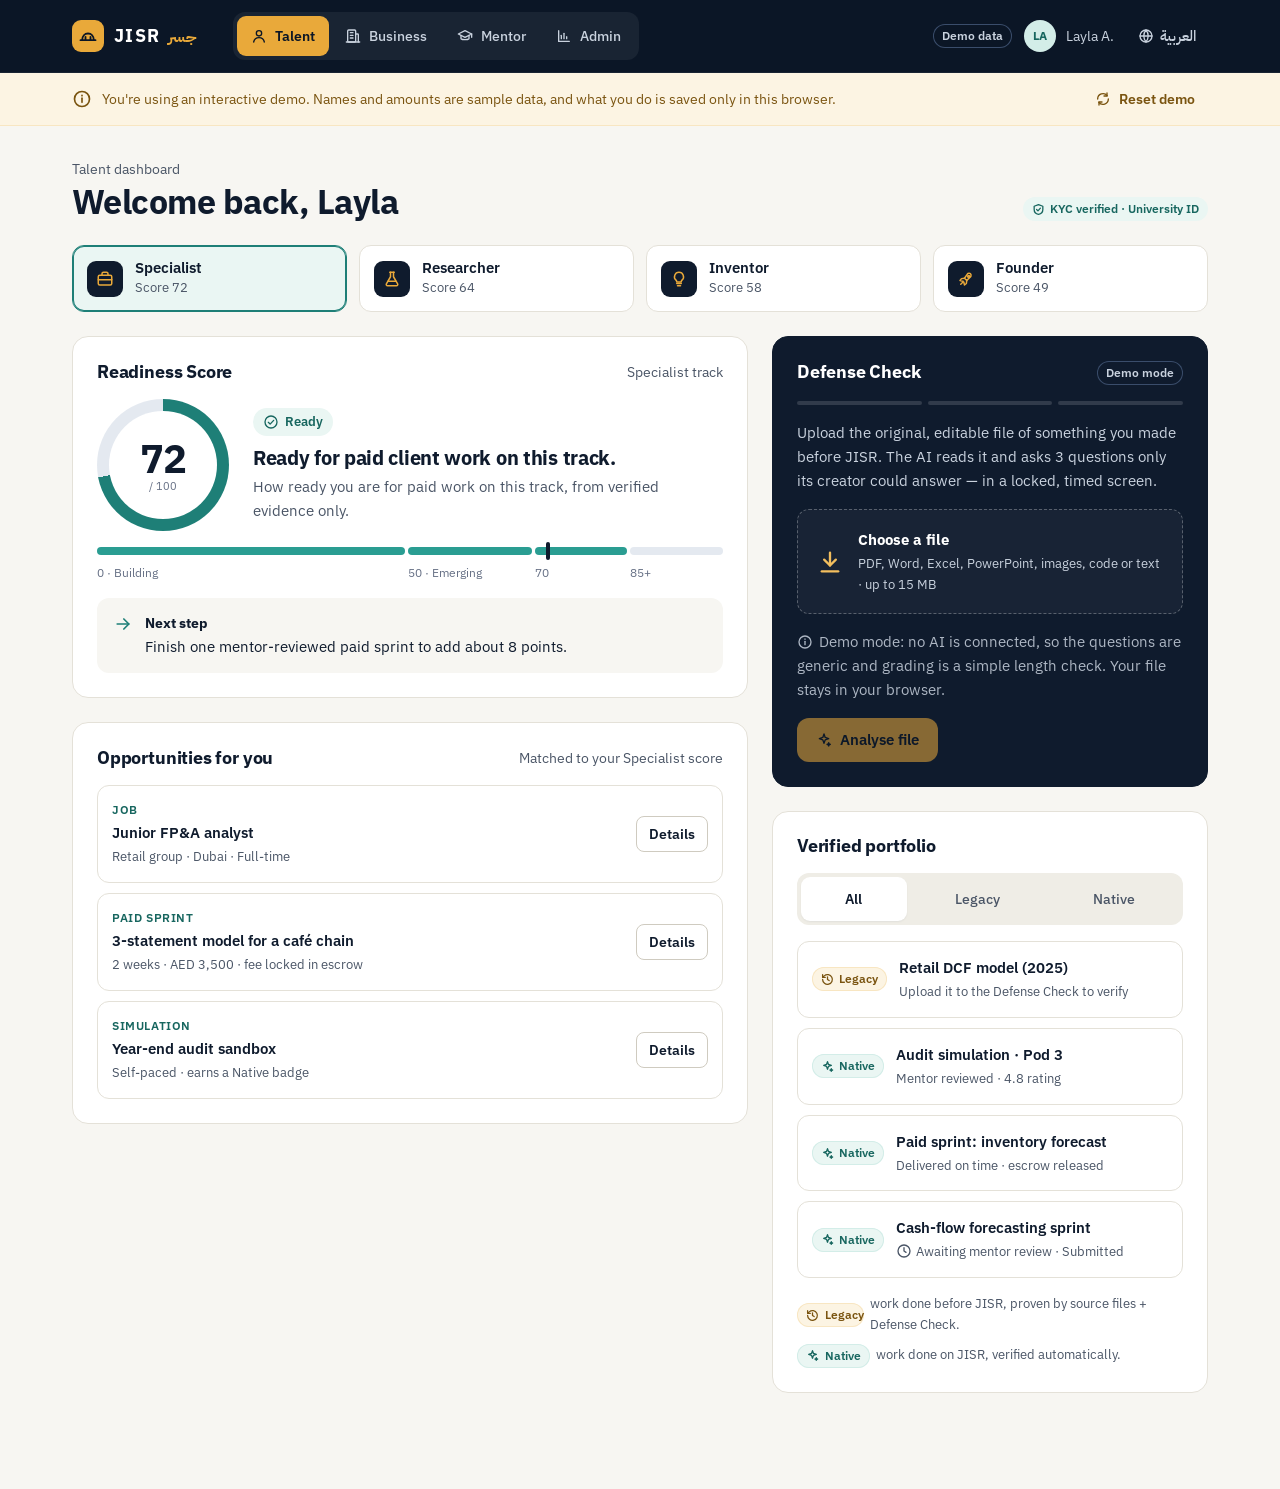
==== app.html @ a6f223ac "JISR website: responsive landing page, demo portals and AI Defense Check - Responsive landing page a" ====
<!doctype html>
<html lang="en" dir="ltr">
<head>
<meta charset="utf-8">
<meta name="viewport" content="width=device-width, initial-scale=1">
<title>JISR جسر — Demo portal</title>
<meta name="description" content="Interactive JISR demo: talent, business, mentor and programme admin views with sample data.">
<meta name="theme-color" content="#0B1626">
<meta name="robots" content="noindex">
<script>(function(){try{var q=new URLSearchParams(location.search).get('lang');var l=q||localStorage.getItem('jisr.lang');if(l==='ar'){document.documentElement.lang='ar';document.documentElement.dir='rtl';}}catch(e){}})();</script>
<link rel="icon" href="data:image/svg+xml,%3Csvg xmlns='http://www.w3.org/2000/svg' viewBox='0 0 32 32'%3E%3Crect width='32' height='32' rx='8' fill='%23E9A93A'/%3E%3Cg fill='none' stroke='%230B1626' stroke-width='2.6' stroke-linecap='round'%3E%3Cpath d='M5 22h22'/%3E%3Cpath d='M8 22c0-6 3.5-9.5 8-9.5s8 3.5 8 9.5'/%3E%3Cpath d='M12.5 22v-4.5'/%3E%3Cpath d='M19.5 22v-4.5'/%3E%3C/g%3E%3C/svg%3E">
<link rel="preconnect" href="https://fonts.googleapis.com">
<link rel="preconnect" href="https://fonts.gstatic.com" crossorigin>
<link href="https://fonts.googleapis.com/css2?family=IBM+Plex+Sans:wght@400;500;600;700&family=IBM+Plex+Sans+Arabic:wght@400;500;600;700&display=swap" rel="stylesheet">
<link rel="stylesheet" href="assets/css/styles.css">
</head>
<body class="app">
<script src="assets/js/icons.js"></script>
<a class="skip-link" href="#main" data-i18n="app.skip">Skip to content</a>

<header class="app-header">
  <div class="container bar">
    <a class="brand" href="index.html" data-keep-lang aria-label="JISR home" data-i18n-attr="aria-label:app.home">
      <span class="brand-mark"><svg class="icon" aria-hidden="true"><use href="#i-bridge"></use></svg></span>
      <span class="brand-name"><span class="brand-latin">JISR</span><span class="brand-arabic" lang="ar">جسر</span></span>
    </a>
    <nav class="role-switch" aria-label="Switch view" data-i18n-attr="aria-label:app.views">
      <a href="#talent" data-role="talent"><svg class="icon" aria-hidden="true"><use href="#i-user"></use></svg><span data-i18n="role.talent">Talent</span></a>
      <a href="#business" data-role="business"><svg class="icon" aria-hidden="true"><use href="#i-building"></use></svg><span data-i18n="role.business">Business</span></a>
      <a href="#mentor" data-role="mentor"><svg class="icon" aria-hidden="true"><use href="#i-cap"></use></svg><span data-i18n="role.mentor">Mentor</span></a>
      <a href="#admin" data-role="admin"><svg class="icon" aria-hidden="true"><use href="#i-chart"></use></svg><span data-i18n="role.admin">Admin</span></a>
    </nav>
    <span class="spacer"></span>
    <span class="badge badge-demo" data-i18n="app.demo">Demo data</span>
    <span class="who" id="who"></span>
    <button type="button" class="lang-toggle" data-lang-toggle aria-label="التبديل إلى العربية">
      <svg class="icon icon-sm" aria-hidden="true"><use href="#i-globe"></use></svg><span class="lang-label lang-label-ar">العربية</span>
    </button>
  </div>
  <nav class="role-tabs" aria-label="Switch view" data-i18n-attr="aria-label:app.views">
    <a href="#talent" data-role="talent"><svg class="icon" aria-hidden="true"><use href="#i-user"></use></svg><span data-i18n="role.talent">Talent</span></a>
    <a href="#business" data-role="business"><svg class="icon" aria-hidden="true"><use href="#i-building"></use></svg><span data-i18n="role.business">Business</span></a>
    <a href="#mentor" data-role="mentor"><svg class="icon" aria-hidden="true"><use href="#i-cap"></use></svg><span data-i18n="role.mentor">Mentor</span></a>
    <a href="#admin" data-role="admin"><svg class="icon" aria-hidden="true"><use href="#i-chart"></use></svg><span data-i18n="role.admin">Admin</span></a>
  </nav>
</header>

<div class="demo-banner" role="note">
  <div class="container">
    <svg class="icon" aria-hidden="true"><use href="#i-info"></use></svg>
    <p data-i18n="app.banner">You're using an interactive demo. Names and amounts are sample data, and what you do is saved only in this browser.</p>
    <button type="button" class="btn btn-ghost btn-sm" data-act="reset" aria-label="Reset demo" data-i18n-attr="aria-label:app.reset"><svg class="icon icon-sm" aria-hidden="true"><use href="#i-refresh"></use></svg><span class="hide-sm" data-i18n="app.reset">Reset demo</span></button>
  </div>
</div>

<main id="main" class="app-main">
  <div class="container" id="view" aria-live="off">
    <noscript><p>The JISR demo needs JavaScript enabled.</p></noscript>
  </div>
</main>

<div id="modal-root"></div>
<div id="toasts" class="toast-region" aria-live="polite"></div>

<script src="assets/js/i18n-ar.js"></script>
<script src="assets/js/site.js"></script>
<script src="assets/js/app.js"></script>
</body>
</html>
---- assets/css/styles.css ----
/* ==========================================================================
   JISR جسر — shared stylesheet (landing + portals)
   Mobile-first. Logical properties throughout so Arabic (RTL) mirrors cleanly.
   ========================================================================== */

:root {
  /* Brand */
  --navy-950: #08111E;
  --navy-900: #0B1626;
  --navy-800: #0F1B2D;   /* primary */
  --navy-700: #182840;
  --navy-600: #243652;
  --navy-500: #3A4D6B;
  --navy-300: #A9B6C8;
  --navy-200: #C9D2DE;
  --navy-100: #E4E9F0;

  --teal-800: #11544E;
  --teal-700: #17665F;
  --teal-600: #1E7F77;   /* secondary */
  --teal-500: #2A9D92;
  --teal-300: #8FD3C9;
  --teal-100: #D3EDE8;
  --teal-50:  #EAF6F3;

  --gold-700: #7A5410;
  --gold-600: #A8740F;
  --gold-500: #E9A93A;   /* accent */
  --gold-400: #F2BE5E;
  --gold-100: #F8E6C2;
  --gold-50:  #FCF4E3;

  --red-700: #A4281F;
  --red-50:  #FDECEA;

  /* Neutrals */
  --bg: #F7F6F2;
  --bg-alt: #EFEDE6;
  --surface: #FFFFFF;
  --border: #E4E1D8;
  --border-strong: #CFCBC0;
  --text: #0F1B2D;
  --text-muted: #4A5566;
  --text-subtle: #667085;

  /* Type */
  --font-sans: "IBM Plex Sans", "IBM Plex Sans Arabic", system-ui, -apple-system, "Segoe UI", sans-serif;
  --font-ar: "IBM Plex Sans Arabic", "IBM Plex Sans", system-ui, sans-serif;

  /* Shape */
  --r-sm: 8px;
  --r-md: 12px;
  --r-lg: 16px;
  --r-xl: 24px;
  --r-pill: 999px;

  --shadow-sm: 0 1px 2px rgba(15, 27, 45, .06);
  --shadow-md: 0 4px 16px rgba(15, 27, 45, .08);
  --shadow-lg: 0 24px 48px -12px rgba(8, 17, 30, .28);

  --container: 1200px;
  --gutter: 16px;
  --header-h: 64px;

  --ease: cubic-bezier(.2, .7, .2, 1);
}

@media (min-width: 768px) { :root { --gutter: 24px; --header-h: 72px; } }
@media (min-width: 1280px) { :root { --gutter: 32px; } }

/* ---------- Reset ---------- */
*, *::before, *::after { box-sizing: border-box; }
html { -webkit-text-size-adjust: 100%; scroll-behavior: smooth; scroll-padding-top: calc(var(--header-h) + 16px); }
body {
  margin: 0;
  font-family: var(--font-sans);
  font-size: 16px;
  line-height: 1.6;
  color: var(--text);
  background: var(--bg);
  -webkit-font-smoothing: antialiased;
  text-rendering: optimizeLegibility;
  overflow-x: hidden;
}
html[lang="ar"] body { font-family: var(--font-ar); line-height: 1.75; }
img, svg { display: block; max-width: 100%; }
h1, h2, h3, h4, p { margin: 0; }
h1, h2, h3, h4 { line-height: 1.15; letter-spacing: -0.015em; font-weight: 700; text-wrap: balance; }
html[lang="ar"] h1, html[lang="ar"] h2, html[lang="ar"] h3, html[lang="ar"] h4 { letter-spacing: 0; line-height: 1.35; }
p { text-wrap: pretty; }
a { color: var(--teal-700); text-underline-offset: 3px; }
a:hover { color: var(--teal-800); }
button, input, select, textarea { font: inherit; color: inherit; }
button { cursor: pointer; }
ul[role="list"], ol[role="list"] { list-style: none; margin: 0; padding: 0; }
[hidden] { display: none !important; }

:focus-visible {
  outline: 3px solid var(--gold-500);
  outline-offset: 2px;
  border-radius: 6px;
}
.on-dark :focus-visible, .site-header :focus-visible, .app-header :focus-visible { outline-color: var(--gold-400); }

.sr-only {
  position: absolute !important; width: 1px; height: 1px; padding: 0; margin: -1px;
  overflow: hidden; clip: rect(0 0 0 0); white-space: nowrap; border: 0;
}
.skip-link {
  position: absolute; inset-inline-start: 16px; top: -48px; z-index: 100;
  background: var(--gold-500); color: var(--navy-900); padding: 10px 16px;
  border-radius: var(--r-sm); font-weight: 600; text-decoration: none; transition: top .15s;
}
.skip-link:focus { top: 12px; color: var(--navy-900); }

.container { width: 100%; max-width: var(--container); margin-inline: auto; padding-inline: var(--gutter); }

/* RTL helpers: mirror directional icons */
[dir="rtl"] .flip-rtl { transform: scaleX(-1); }

/* ---------- Icons ---------- */
.icon { width: 20px; height: 20px; flex-shrink: 0; fill: none; stroke: currentColor; stroke-width: 2; stroke-linecap: round; stroke-linejoin: round; }
.icon-sm { width: 16px; height: 16px; }
.icon-lg { width: 24px; height: 24px; }

/* ---------- Buttons ---------- */
.btn {
  display: inline-flex; align-items: center; justify-content: center; gap: 8px;
  min-height: 44px; padding: 0 18px;
  border: 1px solid transparent; border-radius: var(--r-md);
  font-weight: 600; font-size: 15px; line-height: 1.2; text-decoration: none; white-space: nowrap;
  transition: background-color .18s var(--ease), border-color .18s var(--ease), color .18s var(--ease), box-shadow .18s var(--ease), transform .12s var(--ease);
}
.btn:active { transform: translateY(1px); }
.btn-lg { min-height: 52px; padding: 0 24px; font-size: 16px; }
.btn-sm { min-height: 36px; padding: 0 12px; font-size: 14px; border-radius: var(--r-sm); }
.btn-block { width: 100%; }

.btn-primary { background: var(--teal-600); color: #fff; }
.btn-primary:hover { background: var(--teal-700); color: #fff; }
.btn-accent { background: var(--gold-500); color: var(--navy-900); }
.btn-accent:hover { background: var(--gold-400); color: var(--navy-900); }
.btn-dark { background: var(--navy-800); color: #fff; }
.btn-dark:hover { background: var(--navy-700); color: #fff; }
.btn-outline { background: var(--surface); border-color: var(--border-strong); color: var(--text); }
.btn-outline:hover { border-color: var(--navy-500); color: var(--text); }
.btn-outline-light { background: transparent; border-color: rgba(255,255,255,.28); color: #fff; }
.btn-outline-light:hover { border-color: rgba(255,255,255,.6); background: rgba(255,255,255,.06); color: #fff; }
.btn-ghost { background: transparent; color: var(--text-muted); }
.btn-ghost:hover { background: var(--bg-alt); color: var(--text); }
.btn-danger-ghost { background: transparent; color: var(--red-700); border-color: transparent; }
.btn-danger-ghost:hover { background: var(--red-50); color: var(--red-700); }
.btn[disabled], .btn[aria-disabled="true"] { opacity: .55; cursor: not-allowed; transform: none; }

.btn .spinner {
  width: 16px; height: 16px; border-radius: 50%;
  border: 2px solid currentColor; border-inline-end-color: transparent;
  animation: spin .7s linear infinite;
}
@keyframes spin { to { transform: rotate(360deg); } }

/* ---------- Badges & chips ---------- */
.badge {
  display: inline-flex; align-items: center; gap: 5px;
  padding: 3px 9px; border-radius: var(--r-pill);
  font-size: 12px; font-weight: 600; line-height: 1.5; white-space: nowrap;
}
.badge .icon { width: 13px; height: 13px; stroke-width: 2.4; }
.badge-legacy { background: var(--gold-50); color: var(--gold-700); box-shadow: inset 0 0 0 1px var(--gold-100); }
.badge-native { background: var(--teal-50); color: var(--teal-700); box-shadow: inset 0 0 0 1px var(--teal-100); }
.badge-verified { background: var(--teal-50); color: var(--teal-700); }
.badge-neutral { background: var(--bg-alt); color: var(--text-muted); }
.badge-demo { background: transparent; color: var(--navy-200); box-shadow: inset 0 0 0 1px var(--navy-500); }
.badge-warn { background: var(--gold-50); color: var(--gold-700); }
.badge-danger { background: var(--red-50); color: var(--red-700); }

.chip {
  display: inline-flex; align-items: center; gap: 6px;
  min-height: 40px; padding: 0 14px; border-radius: var(--r-pill);
  border: 1px solid var(--border-strong); background: var(--surface); color: var(--text-muted);
  font-size: 14px; font-weight: 500; transition: all .15s var(--ease);
}
.chip:hover { border-color: var(--navy-500); color: var(--text); }
.chip[aria-pressed="true"] { background: var(--navy-800); border-color: var(--navy-800); color: #fff; }
.chip[aria-pressed="true"] .icon { display: inline-block; }
.chip .icon { width: 14px; height: 14px; display: none; stroke-width: 2.6; }

.eyebrow {
  display: inline-block; font-size: 13px; font-weight: 600; letter-spacing: .08em; text-transform: uppercase;
  color: var(--teal-700);
}
html[lang="ar"] .eyebrow { letter-spacing: 0; text-transform: none; font-size: 14px; }
.on-dark .eyebrow { color: var(--gold-400); }

/* ---------- Brand ---------- */
.brand { display: inline-flex; align-items: center; gap: 10px; text-decoration: none; color: inherit; }
.brand:hover { color: inherit; }
.brand-mark {
  width: 36px; height: 36px; border-radius: 10px; background: var(--gold-500); color: var(--navy-900);
  display: grid; place-items: center; flex-shrink: 0;
}
.brand-mark svg { width: 22px; height: 22px; stroke-width: 2.2; }
.brand-name { display: inline-flex; align-items: baseline; gap: 7px; }
.brand-latin { font-weight: 700; font-size: 20px; letter-spacing: .08em; }
.brand-arabic { font-family: var(--font-ar); font-weight: 700; font-size: 18px; color: var(--gold-500); }

/* ==========================================================================
   Site header (landing)
   ========================================================================== */
.site-header {
  position: sticky; top: 0; z-index: 50;
  background: rgba(11, 22, 38, .92);
  backdrop-filter: saturate(160%) blur(12px);
  -webkit-backdrop-filter: saturate(160%) blur(12px);
  color: #fff;
  border-bottom: 1px solid rgba(255,255,255,.06);
}
.site-header .bar { height: var(--header-h); display: flex; align-items: center; gap: 16px; }
.site-nav { display: none; }
.site-nav a {
  color: var(--navy-200); text-decoration: none; font-size: 15px; font-weight: 500;
  padding: 8px 4px; transition: color .15s; white-space: nowrap;
}
.site-nav a:hover { color: #fff; }
.header-actions { margin-inline-start: auto; display: flex; align-items: center; gap: 8px; }
.lang-toggle {
  display: inline-flex; align-items: center; gap: 6px; min-height: 44px; padding: 0 12px;
  background: transparent; border: 0; border-radius: var(--r-sm); color: var(--navy-200); font-size: 15px; font-weight: 500;
}
.lang-toggle:hover { color: #fff; background: rgba(255,255,255,.06); }
.lang-toggle .lang-label-ar { font-family: var(--font-ar); }
.menu-btn {
  display: inline-grid; place-items: center; width: 44px; height: 44px;
  background: transparent; border: 0; color: #fff; border-radius: var(--r-sm);
}
.menu-btn:hover { background: rgba(255,255,255,.08); }
.header-cta { display: none; }

.mobile-nav {
  position: fixed; inset: var(--header-h) 0 0 0; z-index: 49;
  background: var(--navy-900); color: #fff;
  padding: 24px var(--gutter) 32px; display: flex; flex-direction: column; gap: 4px;
  overflow-y: auto;
  opacity: 0; visibility: hidden; transform: translateY(-8px);
  transition: opacity .2s var(--ease), transform .2s var(--ease), visibility .2s;
}
.mobile-nav.open { opacity: 1; visibility: visible; transform: none; }
.mobile-nav a.nav-link {
  display: flex; align-items: center; justify-content: space-between; min-height: 56px;
  color: #fff; text-decoration: none; font-size: 18px; font-weight: 500;
  border-bottom: 1px solid rgba(255,255,255,.08);
}
.mobile-nav .mobile-nav-actions { display: grid; gap: 12px; margin-top: 24px; }
body.nav-open { overflow: hidden; }

@media (min-width: 1100px) {
  .site-nav { display: flex; gap: 24px; margin-inline-start: 32px; }
  .menu-btn { display: none; }
  .header-cta { display: inline-flex; }
  .mobile-nav { display: none; }
}

/* ==========================================================================
   Landing — sections
   ========================================================================== */
.section { padding-block: 72px; }
@media (min-width: 1024px) { .section { padding-block: 104px; } }
.section-head { display: grid; gap: 12px; max-width: 680px; margin-bottom: 40px; }
.section-head.center { text-align: center; margin-inline: auto; justify-items: center; }
.section-title { font-size: clamp(28px, 4.2vw, 42px); }
.section-lead { font-size: 17px; color: var(--text-muted); max-width: 620px; }
.on-dark { background: var(--navy-900); color: #fff; }
.on-dark .section-lead { color: var(--navy-200); }

/* Hero */
.hero {
  position: relative; overflow: hidden;
  background:
    radial-gradient(900px 480px at 85% -10%, rgba(42,157,146,.22), transparent 60%),
    radial-gradient(700px 420px at -10% 110%, rgba(233,169,58,.12), transparent 60%),
    var(--navy-900);
  color: #fff;
}
.hero-inner { display: grid; gap: 48px; padding-block: 56px 72px; align-items: center; }
@media (min-width: 1024px) {
  .hero-inner { grid-template-columns: 1.1fr .9fr; gap: 64px; padding-block: 88px 112px; }
}
.hero-pill {
  display: inline-flex; align-items: center; gap: 8px; align-self: flex-start;
  padding: 6px 14px 6px 8px; border-radius: var(--r-pill);
  background: rgba(255,255,255,.06); border: 1px solid rgba(255,255,255,.12);
  font-size: 13px; color: var(--navy-200);
}
html[dir="rtl"] .hero-pill { padding: 6px 8px 6px 14px; }
.hero-pill .dot { width: 8px; height: 8px; border-radius: 50%; background: var(--teal-500); box-shadow: 0 0 0 4px rgba(42,157,146,.25); margin-inline-start: 4px; }
.hero-copy { display: flex; flex-direction: column; gap: 24px; }
.hero h1 { font-size: clamp(36px, 6.2vw, 64px); line-height: 1.05; letter-spacing: -0.03em; }
html[lang="ar"] .hero h1 { line-height: 1.3; letter-spacing: 0; }
.hero h1 .accent { color: var(--gold-500); }
.hero-lead { font-size: 18px; color: var(--navy-200); max-width: 560px; }
@media (min-width: 768px) { .hero-lead { font-size: 19px; } }

.hero-paths { display: grid; gap: 12px; }
@media (min-width: 640px) { .hero-paths { grid-template-columns: 1fr 1fr; } }
.path-card {
  display: flex; flex-direction: column; gap: 6px; padding: 18px 20px;
  border-radius: var(--r-lg); text-decoration: none; transition: transform .2s var(--ease), box-shadow .2s var(--ease), background .2s;
}
.path-card:hover { transform: translateY(-2px); }
.path-card .path-kicker { font-size: 12px; font-weight: 600; letter-spacing: .08em; text-transform: uppercase; }
html[lang="ar"] .path-card .path-kicker { letter-spacing: 0; text-transform: none; font-size: 13px; }
.path-card .path-title { display: flex; align-items: center; justify-content: space-between; gap: 8px; font-size: 18px; font-weight: 700; }
.path-card .path-desc { font-size: 14px; }
.path-talent { background: var(--gold-500); color: var(--navy-900); }
.path-talent:hover { color: var(--navy-900); box-shadow: 0 12px 28px -8px rgba(233,169,58,.55); }
.path-talent .path-desc { color: #4a3610; }
.path-biz { background: rgba(255,255,255,.06); border: 1px solid rgba(255,255,255,.16); color: #fff; }
.path-biz:hover { background: rgba(255,255,255,.1); color: #fff; }
.path-biz .path-kicker { color: var(--teal-300); }
.path-biz .path-desc { color: var(--navy-200); }
.hero-note { font-size: 13px; color: var(--navy-300); }

/* Hero visual: profile preview */
.preview-stack { position: relative; }
.preview-card {
  position: relative; z-index: 1;
  background: var(--surface); color: var(--text); border-radius: var(--r-xl);
  padding: 22px; box-shadow: var(--shadow-lg); display: grid; gap: 16px;
}
@media (min-width: 768px) { .preview-card { padding: 28px; } }
.preview-tag {
  position: absolute; z-index: 2; display: inline-flex; align-items: center; gap: 8px;
  background: var(--surface); color: var(--text); border-radius: var(--r-pill);
  padding: 8px 14px; font-size: 13px; font-weight: 600; box-shadow: var(--shadow-md);
}
.preview-tag .icon { width: 16px; height: 16px; color: var(--teal-600); }
.preview-tag.t1 { top: -18px; inset-inline-end: 12px; }
.preview-tag.t2 { bottom: -18px; inset-inline-start: 12px; }
.preview-tag.t2 .icon { color: var(--gold-600); }
@media (max-width: 479px) { .preview-tag.t1 { inset-inline-end: 8px; } }

.person { display: flex; align-items: center; gap: 12px; }
.avatar {
  width: 48px; height: 48px; border-radius: 50%; flex-shrink: 0;
  display: grid; place-items: center; font-weight: 700; font-size: 16px;
  background: var(--teal-100); color: var(--teal-700);
}
.avatar.lg { width: 64px; height: 64px; font-size: 22px; }
.avatar.sm { width: 40px; height: 40px; font-size: 14px; }
.avatar.gold { background: var(--gold-100); color: var(--gold-700); }
.avatar.navy { background: var(--navy-100); color: var(--navy-700); }
.person-meta { display: grid; gap: 2px; min-width: 0; flex: 1; }
.person-name { font-weight: 700; font-size: 16px; }
.person-role { font-size: 14px; color: var(--text-muted); }

.score-row { display: flex; align-items: center; gap: 18px; padding: 16px; border-radius: var(--r-lg); background: var(--bg); }
.ring {
  --val: 72; --size: 84px; --thick: 9px; --fill: var(--teal-600);
  width: var(--size); height: var(--size); border-radius: 50%; flex-shrink: 0;
  background: conic-gradient(var(--fill) calc(var(--val) * 1%), var(--navy-100) 0);
  display: grid; place-items: center; position: relative;
}
.ring::before { content: ""; position: absolute; inset: var(--thick); border-radius: 50%; background: var(--ring-bg, var(--surface)); }
.ring-val { position: relative; display: grid; justify-items: center; line-height: 1; }
.ring-val strong { font-size: calc(var(--size) * .3); font-weight: 700; letter-spacing: -.02em; }
.ring-val span { font-size: 11px; color: var(--text-subtle); margin-top: 3px; }
.score-row .ring { --ring-bg: var(--bg); }

.mini-list { display: grid; gap: 8px; }
.mini-item { display: flex; align-items: center; gap: 10px; padding: 12px 14px; border-radius: var(--r-md); border: 1px solid var(--border); font-size: 14px; }
.mini-item .grow { flex: 1; min-width: 0; font-weight: 500; }
.mini-item .muted { font-size: 13px; color: var(--text-subtle); }
@media (max-width: 479px) { .mini-item .muted { display: none; } }

/* Problem strip */
.problems { display: grid; gap: 1px; background: var(--border); border: 1px solid var(--border); border-radius: var(--r-lg); overflow: hidden; }
@media (min-width: 640px) { .problems { grid-template-columns: 1fr 1fr; } }
@media (min-width: 1024px) { .problems { grid-template-columns: repeat(4, 1fr); } }
.problem { background: var(--surface); padding: 24px; display: grid; gap: 8px; align-content: start; }
.problem .num { font-size: 13px; font-weight: 700; color: var(--gold-600); font-variant-numeric: tabular-nums; }
.problem h3 { font-size: 17px; }
.problem p { font-size: 15px; color: var(--text-muted); }

/* Tracks */
.tracks-grid { display: grid; gap: 16px; }
@media (min-width: 640px) { .tracks-grid { grid-template-columns: 1fr 1fr; } }
@media (min-width: 1024px) { .tracks-grid { grid-template-columns: repeat(4, 1fr); gap: 20px; } }
.track-card {
  position: relative; display: flex; flex-direction: column; gap: 12px;
  padding: 24px; border-radius: var(--r-lg); background: var(--surface); border: 1px solid var(--border);
  text-decoration: none; color: var(--text);
  transition: border-color .2s var(--ease), box-shadow .2s var(--ease), transform .2s var(--ease);
}
.track-card:hover { border-color: var(--teal-500); box-shadow: var(--shadow-md); transform: translateY(-2px); color: var(--text); }
.track-icon { width: 48px; height: 48px; border-radius: var(--r-md); display: grid; place-items: center; background: var(--navy-800); color: var(--gold-500); }
.track-icon .icon { width: 24px; height: 24px; }
.track-card h3 { font-size: 20px; }
.track-card p { font-size: 15px; color: var(--text-muted); }
.track-unlocks { margin-top: auto; padding-top: 14px; border-top: 1px solid var(--border); display: grid; gap: 4px; }
.track-unlocks small { font-size: 12px; color: var(--text-subtle); font-weight: 600; text-transform: uppercase; letter-spacing: .06em; }
html[lang="ar"] .track-unlocks small { text-transform: none; letter-spacing: 0; }
.track-unlocks span { font-size: 14px; font-weight: 600; color: var(--teal-700); }
.track-link { display: inline-flex; align-items: center; gap: 6px; font-size: 14px; font-weight: 600; color: var(--navy-800); }
.track-card:hover .track-link .icon { transform: translateX(3px); }
[dir="rtl"] .track-card:hover .track-link .icon { transform: scaleX(-1) translateX(3px); }
.track-link .icon { width: 16px; height: 16px; transition: transform .2s var(--ease); }
.squad-note {
  margin-top: 20px; display: flex; gap: 12px; align-items: flex-start;
  padding: 16px 18px; border-radius: var(--r-md); background: var(--teal-50); color: var(--teal-800); font-size: 15px;
}
.squad-note .icon { margin-top: 3px; color: var(--teal-600); }

/* Verification */
.verify-grid { display: grid; gap: 20px; }
@media (min-width: 900px) { .verify-grid { grid-template-columns: 1fr 1fr; gap: 24px; } }
.verify-card { background: var(--surface); border: 1px solid var(--border); border-radius: var(--r-xl); padding: 28px; display: grid; gap: 20px; align-content: start; }
@media (min-width: 768px) { .verify-card { padding: 36px; } }
.verify-card.legacy { border-top: 4px solid var(--gold-500); }
.verify-card.native { border-top: 4px solid var(--teal-500); }
.verify-card h3 { font-size: 22px; }
.verify-card .sub { color: var(--text-muted); font-size: 15px; margin-top: -10px; }
.steps { display: grid; gap: 16px; counter-reset: step; }
.step { display: grid; grid-template-columns: 32px 1fr; gap: 14px; align-items: start; }
.step::before {
  counter-increment: step; content: counter(step);
  width: 32px; height: 32px; border-radius: 50%; display: grid; place-items: center;
  font-size: 14px; font-weight: 700; background: var(--bg-alt); color: var(--navy-800);
}
.step strong { display: block; font-size: 16px; }
.step span { font-size: 15px; color: var(--text-muted); }

/* Trust */
.trust-grid { display: grid; gap: 16px; }
@media (min-width: 768px) { .trust-grid { grid-template-columns: repeat(3, 1fr); gap: 20px; } }
.trust-card { padding: 24px; border-radius: var(--r-lg); border: 1px solid rgba(255,255,255,.1); background: rgba(255,255,255,.03); display: grid; gap: 10px; align-content: start; }
.trust-card .ti { width: 44px; height: 44px; border-radius: var(--r-md); display: grid; place-items: center; background: rgba(42,157,146,.16); color: var(--teal-300); }
.trust-card h3 { font-size: 18px; }
.trust-card p { font-size: 15px; color: var(--navy-200); }

.safebox { margin-top: 24px; padding: 24px; border-radius: var(--r-xl); background: var(--navy-700); display: grid; gap: 20px; }
@media (min-width: 768px) { .safebox { padding: 32px; } }
.safebox-head { display: flex; flex-wrap: wrap; justify-content: space-between; align-items: baseline; gap: 8px 16px; }
.safebox-head h3 { font-size: 22px; }
.safebox-head p { font-size: 15px; color: var(--navy-200); }
.stagebar { display: flex; gap: 6px; }
.stagebar > div { display: grid; gap: 8px; min-width: 0; }
.stagebar .bar { height: 12px; border-radius: 6px; }
.stagebar .lbl { font-size: 14px; font-weight: 600; }
.stagebar .lbl b { display: block; font-size: 22px; letter-spacing: -.02em; }
.stagebar .desc { font-size: 13px; color: var(--navy-200); }
.sb-1 .bar { background: var(--gold-500); }
.sb-2 .bar { background: var(--teal-500); }
.sb-3 .bar { background: #8FB8E8; }
.safebox-flow { display: grid; gap: 10px; font-size: 14px; color: var(--navy-200); }
@media (min-width: 768px) { .safebox-flow { grid-template-columns: repeat(3, 1fr); } }
.safebox-flow div { display: flex; gap: 10px; align-items: flex-start; }
.safebox-flow .icon { color: var(--gold-400); margin-top: 2px; }

/* Partners */
.partner-grid { display: grid; gap: 16px; }
@media (min-width: 640px) { .partner-grid { grid-template-columns: 1fr 1fr; } }
@media (min-width: 1024px) { .partner-grid { grid-template-columns: repeat(4, 1fr); gap: 20px; } }
.partner-card { background: var(--surface); border: 1px solid var(--border); border-radius: var(--r-lg); padding: 24px; display: grid; gap: 10px; align-content: start; }
.partner-card .pi { width: 44px; height: 44px; border-radius: var(--r-md); display: grid; place-items: center; background: var(--teal-50); color: var(--teal-700); }
.partner-card h3 { font-size: 18px; }
.partner-card p { font-size: 15px; color: var(--text-muted); }
.partner-cta { margin-top: 28px; display: flex; flex-wrap: wrap; gap: 12px; align-items: center; }

/* Business model */
.model { background: var(--surface); border: 1px solid var(--border); border-radius: var(--r-xl); padding: 28px; display: grid; gap: 28px; }
@media (min-width: 768px) { .model { padding: 40px; } }
@media (min-width: 1024px) { .model { grid-template-columns: .9fr 1.1fr; align-items: center; gap: 48px; } }
.model h2 { font-size: clamp(26px, 3.4vw, 34px); }
.model .free { display: inline-flex; align-items: center; gap: 8px; margin-top: 14px; font-weight: 600; color: var(--teal-700); }
.stats { display: grid; grid-template-columns: 1fr 1fr; gap: 1px; background: var(--border); border-radius: var(--r-lg); overflow: hidden; border: 1px solid var(--border); }
.stat { background: var(--surface); padding: 20px; display: grid; gap: 4px; align-content: start; }
.stat strong { font-size: clamp(26px, 3.2vw, 34px); font-weight: 700; color: var(--teal-700); letter-spacing: -.02em; line-height: 1.1; }
.stat strong.word { font-size: clamp(18px, 2.2vw, 22px); color: var(--navy-800); padding-top: 6px; }
.stat span { font-size: 14px; color: var(--text-muted); }

/* CTA band */
.cta-band { border-radius: var(--r-xl); padding: 40px 24px; text-align: center; display: grid; gap: 16px; justify-items: center;
  background: radial-gradient(600px 300px at 50% 0%, rgba(42,157,146,.25), transparent 70%), var(--navy-800); color: #fff; }
@media (min-width: 768px) { .cta-band { padding: 64px 48px; } }
.cta-band h2 { font-size: clamp(28px, 4vw, 40px); }
.cta-band p { color: var(--navy-200); max-width: 520px; }
.cta-actions { display: flex; flex-wrap: wrap; justify-content: center; gap: 12px; margin-top: 8px; }

/* Footer */
.site-footer { background: var(--navy-950); color: var(--navy-200); padding-block: 56px 32px; font-size: 15px; }
.footer-grid { display: grid; gap: 32px; }
@media (min-width: 768px) { .footer-grid { grid-template-columns: 1.4fr repeat(3, 1fr); } }
.footer-brand p { margin-top: 12px; max-width: 320px; font-size: 14px; color: var(--navy-300); }
.site-footer h4 { font-size: 13px; font-weight: 600; color: #fff; letter-spacing: .06em; text-transform: uppercase; margin-bottom: 12px; }
html[lang="ar"] .site-footer h4 { text-transform: none; letter-spacing: 0; font-size: 14px; }
.site-footer ul { list-style: none; margin: 0; padding: 0; display: grid; gap: 4px; }
.site-footer a { color: var(--navy-200); text-decoration: none; display: inline-flex; min-height: 32px; align-items: center; }
.site-footer a:hover { color: #fff; }
.site-footer .brand { color: #fff; }
.footer-bottom { margin-top: 40px; padding-top: 24px; border-top: 1px solid rgba(255,255,255,.08); display: flex; flex-wrap: wrap; justify-content: space-between; gap: 12px; font-size: 13px; color: var(--navy-300); }
.footer-bottom button { background: none; border: 0; color: var(--navy-200); padding: 0; text-decoration: underline; text-underline-offset: 3px; font-size: 13px; }

/* Reveal */
.reveal { opacity: 0; transform: translateY(12px); transition: opacity .45s var(--ease), transform .45s var(--ease); }
.reveal.in { opacity: 1; transform: none; }

/* ==========================================================================
   App (portals)
   ========================================================================== */
body.app { background: var(--bg); }
.app-header { position: sticky; top: 0; z-index: 40; background: var(--navy-900); color: #fff; border-bottom: 1px solid rgba(255,255,255,.06); }
.app-header .bar { min-height: var(--header-h); display: flex; align-items: center; gap: 12px; }
.app-header .brand-latin { font-size: 18px; }
.app-header .brand-arabic { font-size: 16px; }
.app-header .brand-mark { width: 32px; height: 32px; border-radius: 9px; }
.app-header .brand-mark svg { width: 20px; height: 20px; }
.app-header .spacer { flex: 1; }
.app-header .badge-demo { display: none; }
@media (min-width: 640px) { .app-header .badge-demo { display: inline-flex; } }

.role-switch { display: none; background: rgba(255,255,255,.06); border-radius: var(--r-md); padding: 4px; gap: 2px; margin-inline-start: 24px; }
.role-switch a {
  display: inline-flex; align-items: center; gap: 8px; min-height: 40px; padding: 0 14px; border-radius: 9px;
  color: var(--navy-200); text-decoration: none; font-weight: 500; font-size: 14px; transition: all .15s;
}
.role-switch a:hover { color: #fff; background: rgba(255,255,255,.06); }
.role-switch a[aria-current="page"] { background: var(--gold-500); color: var(--navy-900); font-weight: 600; }
.role-switch .icon { width: 16px; height: 16px; }
@media (min-width: 1024px) { .role-switch { display: inline-flex; } }

.who { display: none; align-items: center; gap: 10px; font-size: 14px; color: var(--navy-200); }
.who .avatar { width: 32px; height: 32px; font-size: 12px; }
@media (min-width: 1180px) { .who { display: inline-flex; } }

/* Mobile role tabs (below header) */
.role-tabs { display: flex; gap: 4px; overflow-x: auto; scrollbar-width: none; padding: 0 var(--gutter) 10px; background: var(--navy-900); }
.role-tabs::-webkit-scrollbar { display: none; }
.role-tabs a {
  flex: 1 1 0; min-width: 0; display: inline-flex; align-items: center; justify-content: center; gap: 6px;
  min-height: 44px; padding: 0 8px; border-radius: var(--r-pill);
  color: var(--navy-200); text-decoration: none; font-size: 14px; font-weight: 500; background: rgba(255,255,255,.05);
  white-space: nowrap;
}
@media (max-width: 429px) { .role-tabs .icon { display: none; } .role-tabs a { font-size: 13px; padding: 0 4px; } }
.role-tabs a[aria-current="page"] { background: var(--gold-500); color: var(--navy-900); font-weight: 600; }
.role-tabs .icon { width: 16px; height: 16px; }
@media (min-width: 1024px) { .role-tabs { display: none; } }

.demo-banner {
  background: var(--gold-50); border-bottom: 1px solid var(--gold-100); color: var(--gold-700); font-size: 14px;
}
.demo-banner .container { display: flex; align-items: center; gap: 10px; min-height: 44px; padding-block: 8px; }
.demo-banner p { flex: 1; }
.demo-banner .btn { color: var(--gold-700); }
.demo-banner .btn:hover { background: var(--gold-100); color: var(--gold-700); }

.app-main { padding-block: 24px 80px; }
@media (min-width: 768px) { .app-main { padding-block: 32px 96px; } }

.page-head { display: flex; flex-wrap: wrap; align-items: flex-end; justify-content: space-between; gap: 12px 24px; margin-bottom: 24px; }
.page-head .kicker { font-size: 14px; color: var(--text-muted); }
.page-head h1 { font-size: clamp(26px, 3.6vw, 34px); margin-top: 2px; }
.page-head .head-badges { display: flex; flex-wrap: wrap; gap: 8px; }

.card { background: var(--surface); border: 1px solid var(--border); border-radius: var(--r-lg); padding: 20px; display: grid; gap: 16px; align-content: start; min-width: 0; }
@media (min-width: 768px) { .card { padding: 24px; } }
.card.dark { background: var(--navy-800); border-color: var(--navy-800); color: #fff; }
.card-head { display: flex; flex-wrap: wrap; align-items: center; justify-content: space-between; gap: 8px 12px; }
.card-head h2 { font-size: 18px; letter-spacing: -.01em; }
.card-head .hint { font-size: 14px; color: var(--text-muted); }
.card.dark .card-head .hint { color: var(--navy-200); }
.card-sub { font-size: 15px; color: var(--text-muted); margin-top: -8px; }
.card.dark .card-sub { color: var(--navy-200); }

.grid-2 { display: grid; gap: 20px; }
@media (min-width: 900px) { .grid-2 { grid-template-columns: 1fr 1fr; gap: 24px; } }
.grid-main { display: grid; gap: 20px; }
@media (min-width: 1024px) { .grid-main { grid-template-columns: minmax(0, 1.55fr) minmax(0, 1fr); gap: 24px; align-items: start; } }
.stack { display: grid; gap: 20px; align-content: start; min-width: 0; }
@media (min-width: 1024px) { .stack { gap: 24px; } }

/* Segmented tabs */
.seg {
  display: flex; gap: 4px; padding: 4px; border-radius: var(--r-md); background: var(--bg-alt);
  overflow-x: auto; scrollbar-width: none;
}
.seg::-webkit-scrollbar { display: none; }
.seg button {
  flex: 1 0 auto; min-height: 44px; padding: 0 14px; border: 0; border-radius: 9px;
  background: transparent; color: var(--text-muted); font-weight: 500; font-size: 14px;
  display: inline-flex; align-items: center; justify-content: center; gap: 8px; white-space: nowrap; transition: all .15s;
}
.seg button:hover { color: var(--text); }
.seg button[aria-selected="true"], .seg button[aria-pressed="true"] { background: var(--surface); color: var(--text); font-weight: 600; box-shadow: var(--shadow-sm); }
@media (max-width: 479px) { .seg button { flex: 1 1 auto; padding: 0 10px; } .seg button > .icon { display: none; } }
.seg .count { min-width: 22px; height: 22px; padding: 0 6px; border-radius: var(--r-pill); background: var(--navy-800); color: #fff; font-size: 12px; display: inline-grid; place-items: center; }

/* Track tabs (talent) */
.track-tabs { display: grid; grid-template-columns: repeat(2, 1fr); gap: 8px; margin-bottom: 24px; }
@media (min-width: 768px) { .track-tabs { grid-template-columns: repeat(4, 1fr); gap: 12px; } }
.track-tab {
  display: flex; align-items: center; gap: 12px; text-align: start; min-height: 64px;
  padding: 12px 14px; border-radius: var(--r-md); border: 1px solid var(--border); background: var(--surface);
  transition: all .15s var(--ease);
}
.track-tab:hover { border-color: var(--navy-500); }
.track-tab[aria-selected="true"] { border-color: var(--teal-600); box-shadow: inset 0 0 0 1px var(--teal-600); background: var(--teal-50); }
.track-tab .ticon { width: 36px; height: 36px; border-radius: 9px; display: grid; place-items: center; background: var(--navy-800); color: var(--gold-500); flex-shrink: 0; }
.track-tab .ticon .icon { width: 18px; height: 18px; }
.track-tab .tname { display: block; font-weight: 600; font-size: 15px; line-height: 1.3; }
.track-tab .tscore { display: block; font-size: 13px; color: var(--text-muted); }

/* Readiness */
.readiness { display: grid; gap: 20px; }
@media (min-width: 560px) { .readiness { grid-template-columns: auto 1fr; align-items: center; gap: 24px; } }
.readiness .ring { --size: 132px; --thick: 12px; justify-self: center; }
.readiness .ring-val strong { font-size: 40px; }
.level-pill { display: inline-flex; align-items: center; gap: 6px; padding: 4px 10px; border-radius: var(--r-pill); font-size: 13px; font-weight: 600; background: var(--teal-50); color: var(--teal-700); }
.readiness h3 { font-size: 20px; margin-top: 8px; }
.readiness p { font-size: 15px; color: var(--text-muted); margin-top: 6px; }
.scale { display: grid; gap: 8px; }
.scale-bar { position: relative; display: grid; grid-template-columns: 50fr 20fr 15fr 15fr; gap: 3px; height: 8px; }
.scale-bar span { border-radius: 4px; background: var(--navy-100); }
.scale-bar span.on { background: var(--teal-500); }
.scale-marker { position: absolute; top: -5px; width: 4px; height: 18px; border-radius: 2px; background: var(--navy-800); transform: translateX(-50%); }
[dir="rtl"] .scale-marker { transform: translateX(50%); }
.scale-legend { display: grid; grid-template-columns: 50fr 20fr 15fr 15fr; gap: 3px; font-size: 12px; color: var(--text-subtle); }
.scale-legend span { overflow: hidden; text-overflow: ellipsis; white-space: nowrap; }
.next-step { display: flex; gap: 12px; align-items: flex-start; padding: 14px 16px; border-radius: var(--r-md); background: var(--bg); font-size: 15px; }
.next-step .icon { color: var(--teal-600); margin-top: 2px; }
.next-step strong { display: block; font-size: 14px; }

/* Defense check */
.dc-file { display: flex; gap: 12px; align-items: center; padding: 14px; border-radius: var(--r-md); background: rgba(255,255,255,.06); }
.dc-file .icon { color: var(--gold-400); }
.dc-file .name { font-weight: 600; font-size: 15px; word-break: break-all; }
.dc-file .meta { font-size: 13px; color: var(--navy-200); }
.dc-steps { display: flex; gap: 6px; }
.dc-steps span { flex: 1; height: 4px; border-radius: 2px; background: rgba(255,255,255,.14); }
.dc-steps span.on { background: var(--gold-500); }
.card.dark p { color: var(--navy-200); font-size: 15px; }
.qa { display: grid; gap: 16px; }
.qa label { display: block; font-size: 15px; font-weight: 500; color: #fff; margin-bottom: 8px; }
.qa label .qn { color: var(--gold-400); font-weight: 700; margin-inline-end: 4px; }
.timer { display: inline-flex; align-items: center; gap: 6px; font-variant-numeric: tabular-nums; font-weight: 600; font-size: 14px; color: var(--gold-400); }
.timer.low { color: #FF9C8F; }
.success-box { display: grid; gap: 6px; padding: 16px; border-radius: var(--r-md); background: rgba(42,157,146,.18); border: 1px solid rgba(143,211,201,.3); }
.success-box strong { color: var(--teal-300); display: flex; align-items: center; gap: 8px; }
.success-box p { color: var(--navy-100) !important; }
.success-box.light { background: var(--teal-50); border-color: var(--teal-100); }
.success-box.light strong { color: var(--teal-700); }
.success-box.light p { color: var(--teal-800) !important; }
.note-box { padding: 14px 16px; border-radius: var(--r-md); background: var(--gold-50); color: var(--gold-700); font-size: 14px; display: flex; gap: 10px; align-items: flex-start; }
.note-box .icon { margin-top: 2px; }

/* Forms */
.field { display: grid; gap: 6px; }
.field label, .field .label { font-size: 14px; font-weight: 600; color: var(--text); }
.field .help { font-size: 13px; color: var(--text-subtle); }
.input, .select, .textarea {
  width: 100%; min-height: 44px; padding: 10px 14px; border-radius: var(--r-md);
  border: 1px solid var(--border-strong); background: var(--surface); color: var(--text); font-size: 16px;
  transition: border-color .15s, box-shadow .15s;
}
.textarea { min-height: 96px; resize: vertical; line-height: 1.5; }
.input:hover, .select:hover, .textarea:hover { border-color: var(--navy-500); }
.input:focus, .select:focus, .textarea:focus { outline: none; border-color: var(--teal-600); box-shadow: 0 0 0 3px rgba(30,127,119,.2); }
.input[aria-invalid="true"], .textarea[aria-invalid="true"] { border-color: var(--red-700); box-shadow: 0 0 0 3px rgba(164,40,31,.12); }
.select { appearance: none; padding-inline-end: 40px;
  background-image: url("data:image/svg+xml,%3Csvg xmlns='http://www.w3.org/2000/svg' width='16' height='16' viewBox='0 0 24 24' fill='none' stroke='%234A5566' stroke-width='2' stroke-linecap='round'%3E%3Cpath d='M6 9l6 6 6-6'/%3E%3C/svg%3E");
  background-repeat: no-repeat; background-position: right 14px center; }
[dir="rtl"] .select { background-position: left 14px center; }
.card.dark .textarea { background: rgba(255,255,255,.06); border-color: rgba(255,255,255,.18); color: #fff; }
.card.dark .textarea::placeholder { color: var(--navy-300); }
.card.dark .textarea:focus { border-color: var(--gold-400); box-shadow: 0 0 0 3px rgba(233,169,58,.25); }
.error-msg { display: flex; align-items: center; gap: 6px; font-size: 13px; color: var(--red-700); font-weight: 500; }
.card.dark .error-msg { color: #FFB4A9; }
.error-msg .icon { width: 14px; height: 14px; }
.check { display: flex; gap: 10px; align-items: flex-start; font-size: 15px; cursor: pointer; }
.check input { width: 20px; height: 20px; margin: 2px 0 0; accent-color: var(--teal-600); flex-shrink: 0; }
.search-wrap { position: relative; }
.search-wrap .icon { position: absolute; top: 50%; inset-inline-start: 14px; transform: translateY(-50%); color: var(--text-subtle); pointer-events: none; }
.search-wrap .input { padding-inline-start: 44px; min-height: 52px; border-radius: var(--r-lg); font-size: 16px; }

/* List rows */
.rows { display: grid; gap: 10px; }
.row {
  display: flex; align-items: center; gap: 12px; padding: 14px; border-radius: var(--r-md);
  border: 1px solid var(--border); background: var(--surface); min-width: 0;
}
.row .grow { flex: 1; min-width: 0; display: grid; gap: 2px; }
.row .title { font-weight: 600; font-size: 15px; }
.row .meta { font-size: 13px; color: var(--text-muted); }
.row .kind { font-size: 12px; font-weight: 600; color: var(--teal-700); text-transform: uppercase; letter-spacing: .05em; }
html[lang="ar"] .row .kind { text-transform: none; letter-spacing: 0; }
.row-actions { display: flex; gap: 8px; flex-shrink: 0; }
@media (max-width: 559px) {
  .row.wrap-sm { flex-wrap: wrap; }
  .row.wrap-sm .row-actions { width: 100%; }
  .row.wrap-sm .row-actions .btn { flex: 1; }
}

.legend { display: flex; flex-wrap: wrap; gap: 8px 16px; font-size: 13px; color: var(--text-muted); }
.legend span { display: inline-flex; align-items: center; gap: 6px; }

/* Empty state */
.empty { display: grid; justify-items: center; text-align: center; gap: 10px; padding: 40px 20px; border: 1px dashed var(--border-strong); border-radius: var(--r-lg); background: var(--surface); }
.empty .ei { width: 52px; height: 52px; border-radius: 50%; display: grid; place-items: center; background: var(--bg-alt); color: var(--text-muted); }
.empty h3 { font-size: 17px; }
.empty p { font-size: 15px; color: var(--text-muted); max-width: 360px; }

/* Business: filters + candidates */
.filters { display: grid; gap: 14px; }
.filter-row { display: grid; gap: 12px; }
@media (min-width: 640px) { .filter-row { grid-template-columns: 1fr 1fr 1fr; } }
.chips { display: flex; flex-wrap: wrap; gap: 8px; }
.results-bar { display: flex; flex-wrap: wrap; justify-content: space-between; align-items: center; gap: 8px; font-size: 14px; color: var(--text-muted); }
.results-bar strong { color: var(--text); }
.cand-grid { display: grid; gap: 16px; }
@media (min-width: 640px) { .cand-grid { grid-template-columns: 1fr 1fr; } }
@media (min-width: 1100px) { .cand-grid { grid-template-columns: repeat(3, 1fr); } }
.cand { display: grid; gap: 14px; padding: 18px; border-radius: var(--r-lg); border: 1px solid var(--border); background: var(--surface); align-content: start; transition: border-color .15s, box-shadow .15s; }
.cand:hover { border-color: var(--border-strong); box-shadow: var(--shadow-md); }
.cand .score { display: grid; justify-items: end; line-height: 1; }
[dir="rtl"] .cand .score { justify-items: start; }
.cand .score strong { font-size: 26px; font-weight: 700; color: var(--teal-700); letter-spacing: -.02em; }
.cand .score span { font-size: 11px; color: var(--text-subtle); margin-top: 3px; }
.cand .tags { display: flex; flex-wrap: wrap; gap: 6px; }
.cand .facts { display: flex; flex-wrap: wrap; gap: 4px 14px; font-size: 13px; color: var(--text-muted); }
.cand .facts span { display: inline-flex; align-items: center; gap: 5px; }
.cand .facts .icon { width: 14px; height: 14px; }
.cand .actions { display: grid; grid-template-columns: 1fr 1fr; gap: 8px; margin-top: 2px; }
.btn-shortlist[aria-pressed="true"] { background: var(--teal-600); color: #fff; border-color: var(--teal-600); }
.btn-shortlist[aria-pressed="true"]:hover { background: var(--teal-700); }

/* Escrow stages */
.stages { display: flex; gap: 6px; }
.stage { display: grid; gap: 8px; min-width: 0; }
.stage .bar { height: 10px; border-radius: 5px; background: var(--navy-100); }
.stage.released .bar { background: var(--teal-600); }
.stage.current .bar { background: var(--gold-500); }
.stage.changes .bar { background: repeating-linear-gradient(45deg, var(--gold-500) 0 6px, var(--gold-100) 6px 12px); }
.stage .sl { font-size: 13px; font-weight: 600; line-height: 1.3; overflow-wrap: anywhere; }
.stage .ss { font-size: 12px; color: var(--text-muted); display: inline-flex; align-items: flex-start; gap: 4px; line-height: 1.35; }
.stage .ss .icon { margin-top: 1px; }
.stage .ss .icon { width: 12px; height: 12px; }
.money { display: flex; flex-wrap: wrap; align-items: baseline; justify-content: space-between; gap: 6px 16px; padding: 14px 16px; border-radius: var(--r-md); background: var(--bg); }
.money .lbl { font-size: 14px; color: var(--text-muted); }
.money strong { font-size: 20px; letter-spacing: -.01em; }
.progress { height: 8px; border-radius: 4px; background: var(--navy-100); overflow: hidden; }
.progress > span { display: block; height: 100%; border-radius: 4px; background: var(--teal-600); transition: width .5s var(--ease); }

.vault-meta { display: grid; gap: 6px; font-size: 14px; color: var(--navy-200); }
.vault-meta div { display: flex; align-items: center; gap: 8px; }
.vault-meta code { font-family: ui-monospace, SFMono-Regular, Menlo, Consolas, monospace; font-size: 13px; background: rgba(255,255,255,.08); padding: 1px 6px; border-radius: 4px; color: #fff; direction: ltr; unicode-bidi: isolate; }
.locked { display: grid; gap: 12px; padding: 16px; border: 1px dashed rgba(255,255,255,.25); border-radius: var(--r-md); }
.locked p { font-size: 14px !important; }
.deal-files { display: grid; gap: 8px; }
.deal-files div { display: flex; align-items: center; gap: 10px; font-size: 14px; padding: 10px 12px; background: rgba(255,255,255,.06); border-radius: var(--r-sm); }

/* Mentor queue */
.review { border: 1px solid var(--border); border-radius: var(--r-lg); padding: 18px; display: grid; gap: 14px; background: var(--surface); }
@media (min-width: 768px) { .review { padding: 22px; } }
.review.urgent { border-inline-start: 4px solid var(--gold-500); }
.review-top { display: flex; flex-wrap: wrap; align-items: center; gap: 8px; justify-content: space-between; }
.review h3 { font-size: 18px; }
.evidence { display: grid; gap: 8px; }
.evidence div { display: flex; align-items: flex-start; gap: 10px; font-size: 14px; color: var(--text-muted); }
.evidence .icon { width: 16px; height: 16px; margin-top: 3px; color: var(--teal-600); }
.review-actions { display: flex; flex-wrap: wrap; gap: 10px; }
@media (max-width: 479px) { .review-actions .btn { flex: 1 1 100%; } }
.feedback { padding: 12px 14px; border-radius: var(--r-md); background: var(--gold-50); color: var(--gold-700); font-size: 14px; }
.feedback strong { display: block; margin-bottom: 2px; }
.stat-tiles { display: grid; grid-template-columns: repeat(3, 1fr); gap: 12px; margin-bottom: 24px; }
.stat-tile { background: var(--surface); border: 1px solid var(--border); border-radius: var(--r-lg); padding: 14px 16px; display: grid; gap: 2px; }
.stat-tile strong { font-size: 26px; letter-spacing: -.02em; line-height: 1.2; }
.stat-tile span { font-size: 13px; color: var(--text-muted); line-height: 1.35; }
.stat-tile.hl { background: var(--navy-800); border-color: var(--navy-800); color: #fff; }
.stat-tile.hl span { color: var(--navy-200); }

.sessions { display: grid; }
.session { display: grid; grid-template-columns: 64px 1fr; gap: 14px; padding-block: 14px; border-bottom: 1px solid var(--border); }
.session:last-child { border-bottom: 0; padding-bottom: 0; }
.session:first-child { padding-top: 0; }
.date-chip { display: grid; justify-items: center; align-content: center; padding: 8px 4px; border-radius: var(--r-md); background: var(--teal-50); color: var(--teal-700); line-height: 1.1; }
.date-chip b { font-size: 20px; }
.date-chip small { font-size: 12px; font-weight: 600; text-transform: uppercase; }
.session .title { font-weight: 600; font-size: 15px; }
.session .meta { font-size: 13px; color: var(--text-muted); display: flex; flex-wrap: wrap; gap: 4px 12px; margin-top: 2px; }
.session .meta span { display: inline-flex; align-items: center; gap: 5px; }
.session .meta .icon { width: 14px; height: 14px; }

/* Admin */
.kpis { display: grid; grid-template-columns: 1fr 1fr; gap: 12px; margin-bottom: 24px; }
@media (min-width: 1024px) { .kpis { grid-template-columns: repeat(4, 1fr); gap: 16px; } }
.kpi { background: var(--surface); border: 1px solid var(--border); border-radius: var(--r-lg); padding: 16px; display: grid; gap: 4px; align-content: start; }
@media (min-width: 768px) { .kpi { padding: 20px; } }
.kpi .kl { font-size: 13px; color: var(--text-muted); display: flex; align-items: center; gap: 6px; }
.kpi .kl .icon { width: 16px; height: 16px; color: var(--teal-600); }
.kpi strong { font-size: clamp(22px, 3vw, 30px); letter-spacing: -.02em; line-height: 1.2; font-variant-numeric: tabular-nums; }
.kpi .kn { font-size: 13px; color: var(--text-subtle); }
.prog-list { display: grid; gap: 18px; }
.prog { display: grid; gap: 8px; }
.prog-top { display: flex; flex-wrap: wrap; justify-content: space-between; gap: 4px 12px; font-size: 14px; }
.prog-top b { font-weight: 600; }
.prog-top span { color: var(--text-muted); }
.prog.done .progress > span { background: var(--teal-600); }
.prog.active .progress > span { background: var(--gold-500); }

.table-wrap { overflow-x: auto; margin-inline: -4px; }
.table { width: 100%; border-collapse: collapse; font-size: 14px; }
.table th { text-align: start; font-weight: 600; color: var(--text-muted); font-size: 13px; padding: 10px 8px; border-bottom: 1px solid var(--border); white-space: nowrap; }
.table td { padding: 12px 8px; border-bottom: 1px solid var(--border); vertical-align: top; }
.table tr:last-child td { border-bottom: 0; }
.table .amt { font-weight: 600; font-variant-numeric: tabular-nums; white-space: nowrap; text-align: end; }
.table th.amt { text-align: end; }
.table .time { color: var(--text-subtle); white-space: nowrap; font-variant-numeric: tabular-nums; }
@media (max-width: 639px) {
  .table thead { position: absolute; width: 1px; height: 1px; overflow: hidden; clip: rect(0 0 0 0); }
  .table, .table tbody, .table tr, .table td { display: block; width: 100%; }
  .table tr { padding: 12px 0; border-bottom: 1px solid var(--border); display: grid; grid-template-columns: 1fr auto; gap: 4px 12px; }
  .table tr:last-child { border-bottom: 0; }
  .table td { border: 0; padding: 0; }
  .table td.ev { grid-column: 1 / -1; font-weight: 600; }
  .table td.amt { text-align: end; }
}

/* ==========================================================================
   Modal + toast
   ========================================================================== */
.modal-backdrop {
  position: fixed; inset: 0; z-index: 80; background: rgba(8,17,30,.55);
  display: flex; align-items: flex-end; justify-content: center;
  opacity: 0; transition: opacity .2s var(--ease);
}
.modal-backdrop.open { opacity: 1; }
@media (min-width: 640px) { .modal-backdrop { align-items: center; padding: 24px; } }
.modal {
  width: 100%; max-width: 560px; max-height: 92vh; overflow-y: auto;
  background: var(--surface); color: var(--text);
  border-radius: var(--r-xl) var(--r-xl) 0 0; box-shadow: var(--shadow-lg);
  transform: translateY(24px); transition: transform .25s var(--ease);
  display: grid; grid-template-rows: auto 1fr auto;
}
@media (min-width: 640px) { .modal { border-radius: var(--r-xl); } }
.modal-backdrop.open .modal { transform: none; }
.modal-head { display: flex; align-items: flex-start; justify-content: space-between; gap: 12px; padding: 22px 22px 0; }
.modal-head h2 { font-size: 20px; }
.modal-head p { font-size: 14px; color: var(--text-muted); margin-top: 4px; }
.modal-close { width: 44px; height: 44px; margin: -10px; border: 0; background: transparent; border-radius: var(--r-sm); display: grid; place-items: center; color: var(--text-muted); flex-shrink: 0; }
.modal-close:hover { background: var(--bg-alt); color: var(--text); }
.modal-body { padding: 18px 22px; display: grid; gap: 16px; align-content: start; }
.modal-foot { padding: 16px 22px 22px; display: flex; flex-wrap: wrap; gap: 10px; justify-content: flex-end; border-top: 1px solid var(--border); }
@media (max-width: 479px) { .modal-foot .btn { flex: 1 1 100%; } .modal-foot { flex-direction: column-reverse; } }
.kv { display: grid; grid-template-columns: auto 1fr; gap: 8px 16px; font-size: 14px; }
.kv dt { color: var(--text-muted); }
.kv dd { margin: 0; font-weight: 500; }

.toast-region { position: fixed; z-index: 90; inset-inline: 16px; bottom: 16px; display: grid; gap: 8px; justify-items: center; pointer-events: none; }
@media (min-width: 640px) { .toast-region { inset-inline: auto 24px; bottom: 24px; justify-items: end; } [dir="rtl"] .toast-region { inset-inline: 24px auto; } }
.toast {
  pointer-events: auto; display: flex; align-items: center; gap: 10px; max-width: 420px; width: 100%;
  padding: 12px 16px; border-radius: var(--r-md); background: var(--navy-800); color: #fff; box-shadow: var(--shadow-lg);
  font-size: 15px; animation: toast-in .25s var(--ease);
}
@media (min-width: 640px) { .toast { width: auto; } }
.toast .icon { color: var(--teal-300); }
.toast.error .icon { color: #FFB4A9; }
.toast.out { animation: toast-out .2s var(--ease) forwards; }
@keyframes toast-in { from { opacity: 0; transform: translateY(8px); } }
@keyframes toast-out { to { opacity: 0; transform: translateY(8px); } }

/* Utility */
.muted { color: var(--text-muted); }
.small { font-size: 14px; }
.mt-8 { margin-top: 8px; }
.row-gap { display: flex; flex-wrap: wrap; gap: 8px; align-items: center; }
.hide-sm { display: none; }
@media (min-width: 640px) { .hide-sm { display: inline; } }
.view-fade { animation: fade .25s var(--ease); }
@keyframes fade { from { opacity: 0; transform: translateY(4px); } }

/* Reduced motion */
@media (prefers-reduced-motion: reduce) {
  *, *::before, *::after { animation-duration: .001ms !important; animation-iteration-count: 1 !important; transition-duration: .001ms !important; scroll-behavior: auto !important; }
  .reveal { opacity: 1; transform: none; }
}

/* ==========================================================================
   Defense Check: upload, rules, results
   ========================================================================== */
.dropzone { position: relative; }
.dz-input { position: absolute; inset: 0; width: 100%; height: 100%; opacity: 0; cursor: pointer; z-index: 1; }
.dz-label {
  display: flex; align-items: center; gap: 14px; padding: 18px; border-radius: var(--r-md);
  border: 1.5px dashed rgba(255,255,255,.28); background: rgba(255,255,255,.04); color: #fff;
  transition: border-color .15s, background .15s;
}
.dz-label > .icon { width: 28px; height: 28px; color: var(--gold-400); }
.dz-label span { display: grid; gap: 2px; min-width: 0; }
.dz-label strong { font-size: 15px; word-break: break-all; }
.dz-label small { font-size: 13px; color: var(--navy-200); }
.dropzone:hover .dz-label { border-color: var(--gold-400); background: rgba(255,255,255,.07); }
.dropzone:focus-within .dz-label { outline: 3px solid var(--gold-400); outline-offset: 2px; }
.dropzone.has-file .dz-label { border-style: solid; border-color: rgba(143,211,201,.45); }
.dropzone.has-file .dz-label > .icon { color: var(--teal-300); }
.rules { list-style: none; margin: 0; padding: 0; display: grid; gap: 10px; }
.rules li { display: flex; gap: 10px; align-items: flex-start; font-size: 14px; color: var(--navy-100); }
.rules .icon { width: 18px; height: 18px; color: var(--gold-400); margin-top: 2px; }
.card.dark .check input { accent-color: var(--gold-500); }
.review-box, .fail-box { display: grid; gap: 6px; padding: 16px; border-radius: var(--r-md); }
.review-box { background: rgba(233,169,58,.14); border: 1px solid rgba(242,190,94,.35); }
.review-box strong { color: var(--gold-400); display: flex; align-items: center; gap: 8px; }
.fail-box { background: rgba(255,140,125,.12); border: 1px solid rgba(255,156,143,.35); }
.fail-box strong { color: #FFB4A9; display: flex; align-items: center; gap: 8px; }
.review-box p, .fail-box p { color: var(--navy-100) !important; }
.dc-details { border-top: 1px solid rgba(255,255,255,.1); padding-top: 12px; }
.dc-details summary { cursor: pointer; font-weight: 600; font-size: 14px; color: #fff; min-height: 32px; display: flex; align-items: center; }
.dc-details ol { margin: 10px 0; padding-inline-start: 20px; display: grid; gap: 10px; }
.dc-details .q { font-size: 14px; color: #fff !important; }
.dc-details .s { font-size: 13px; }

/* ==========================================================================
   Locked mode (full-screen exam)
   ========================================================================== */
body.is-locked { overflow: hidden; }
.lockdown {
  position: fixed; inset: 0; z-index: 1000; display: flex; flex-direction: column;
  background: radial-gradient(800px 400px at 50% -10%, rgba(42,157,146,.18), transparent 60%), var(--navy-950);
  color: #fff; overflow-y: auto;
}
.ld-top { display: flex; align-items: center; gap: 12px; padding: 14px var(--gutter); border-bottom: 1px solid rgba(255,255,255,.08); flex-wrap: wrap; }
.ld-top .brand-mark { width: 30px; height: 30px; border-radius: 8px; }
.ld-top .brand-mark svg { width: 18px; height: 18px; }
.ld-top .brand-latin { font-size: 16px; }
.ld-mode { display: inline-flex; align-items: center; gap: 6px; font-size: 14px; color: var(--navy-200); }
.ld-warns { margin-inline-start: auto; display: inline-flex; align-items: center; gap: 6px; font-size: 13px; font-weight: 600; padding: 4px 10px; border-radius: var(--r-pill); background: rgba(255,255,255,.06); color: var(--navy-200); }
.ld-warns.on { background: rgba(255,140,125,.16); color: #FFB4A9; }
.ld-body { width: 100%; max-width: 760px; margin: auto; padding: 32px var(--gutter) 48px; display: grid; gap: 18px; }
.ld-meta { display: flex; justify-content: space-between; align-items: center; gap: 12px; font-size: 14px; color: var(--navy-200); }
.ld-time { display: inline-flex; align-items: center; gap: 6px; font-weight: 700; font-size: 18px; color: #fff; font-variant-numeric: tabular-nums; }
.ld-time.low { color: #FF9C8F; }
.ld-bar { height: 6px; border-radius: 3px; background: rgba(255,255,255,.1); overflow: hidden; }
.ld-bar span { display: block; height: 100%; background: var(--gold-500); border-radius: 3px; transition: width .25s linear; }
.ld-bar span.low { background: #FF9C8F; }
[dir="rtl"] .ld-bar span { margin-inline-start: auto; }
.ld-q { font-size: clamp(20px, 3vw, 26px); line-height: 1.4; letter-spacing: -.01em; -webkit-user-select: none; user-select: none; }
.ld-a {
  width: 100%; min-height: 200px; padding: 16px; border-radius: var(--r-lg); resize: vertical;
  background: rgba(255,255,255,.06); border: 1px solid rgba(255,255,255,.2); color: #fff; font-size: 17px; line-height: 1.6;
}
.ld-a::placeholder { color: var(--navy-300); }
.ld-a:focus { outline: none; border-color: var(--gold-400); box-shadow: 0 0 0 3px rgba(233,169,58,.25); }
.ld-a:disabled { opacity: .6; }
.ld-foot { display: flex; flex-wrap: wrap; gap: 12px; justify-content: space-between; align-items: center; }
.ld-hint { display: inline-flex; align-items: center; gap: 6px; font-size: 13px; color: var(--navy-300); transition: color .2s; }
.ld-hint.flash { color: #FFB4A9; }
@media (max-width: 479px) { .ld-foot .btn { width: 100%; } }
.ld-grading { display: grid; justify-items: center; text-align: center; gap: 12px; padding: 40px 0; }
.ld-grading .spinner { width: 36px; height: 36px; border-width: 3px; color: var(--gold-400); }
.ld-grading p { color: var(--navy-200); max-width: 420px; }
.ld-grading > .icon { color: #FFB4A9; width: 36px; height: 36px; }
.ld-warning { position: fixed; inset: 0; z-index: 1001; display: grid; place-items: center; padding: 16px; background: rgba(8,17,30,.92); }
.ld-w-card { max-width: 440px; width: 100%; background: var(--navy-800); border: 1px solid rgba(255,156,143,.4); border-radius: var(--r-xl); padding: 28px; display: grid; gap: 12px; justify-items: center; text-align: center; }
.ld-w-icon { width: 56px; height: 56px; border-radius: 50%; display: grid; place-items: center; background: rgba(255,140,125,.16); color: #FFB4A9; }
.ld-w-icon .icon { width: 28px; height: 28px; }
.ld-w-card h2 { font-size: 22px; }
.ld-w-card p { color: var(--navy-200); }
.ld-w-card .btn { width: 100%; margin-top: 6px; }
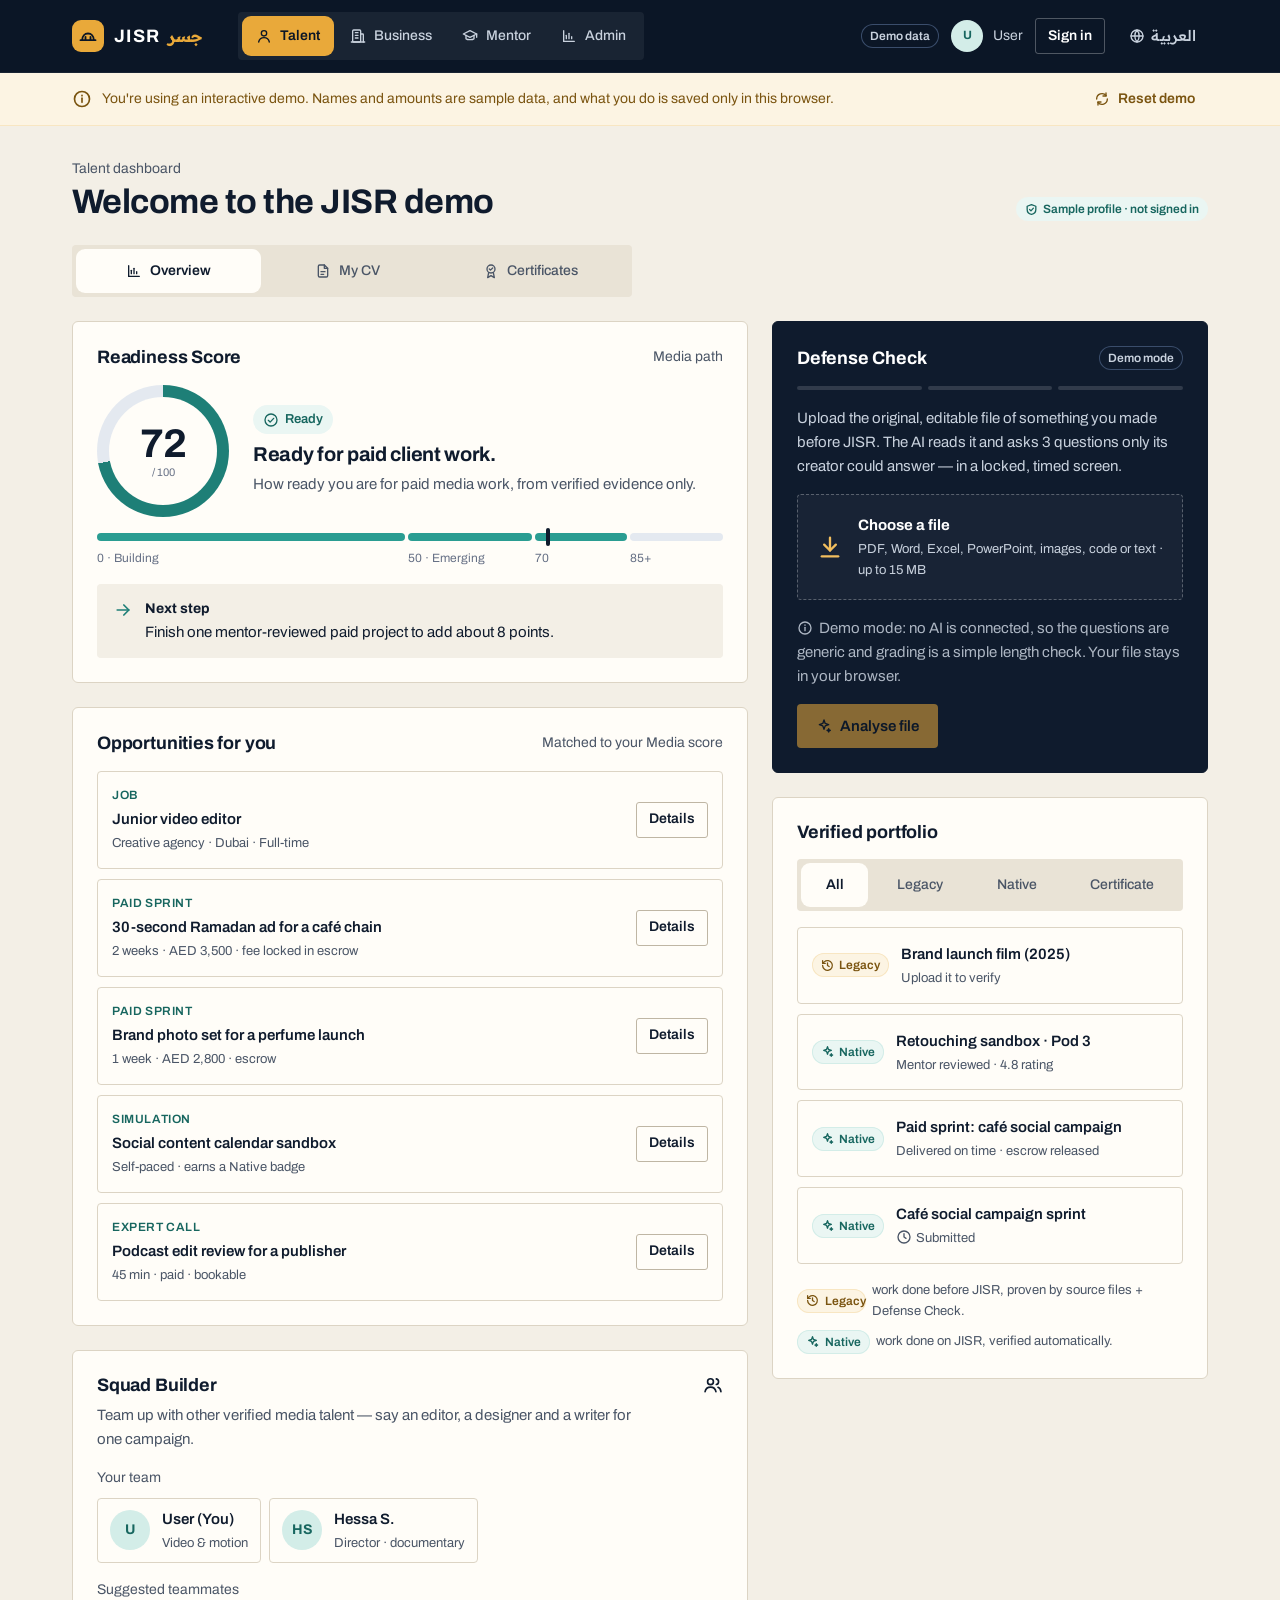
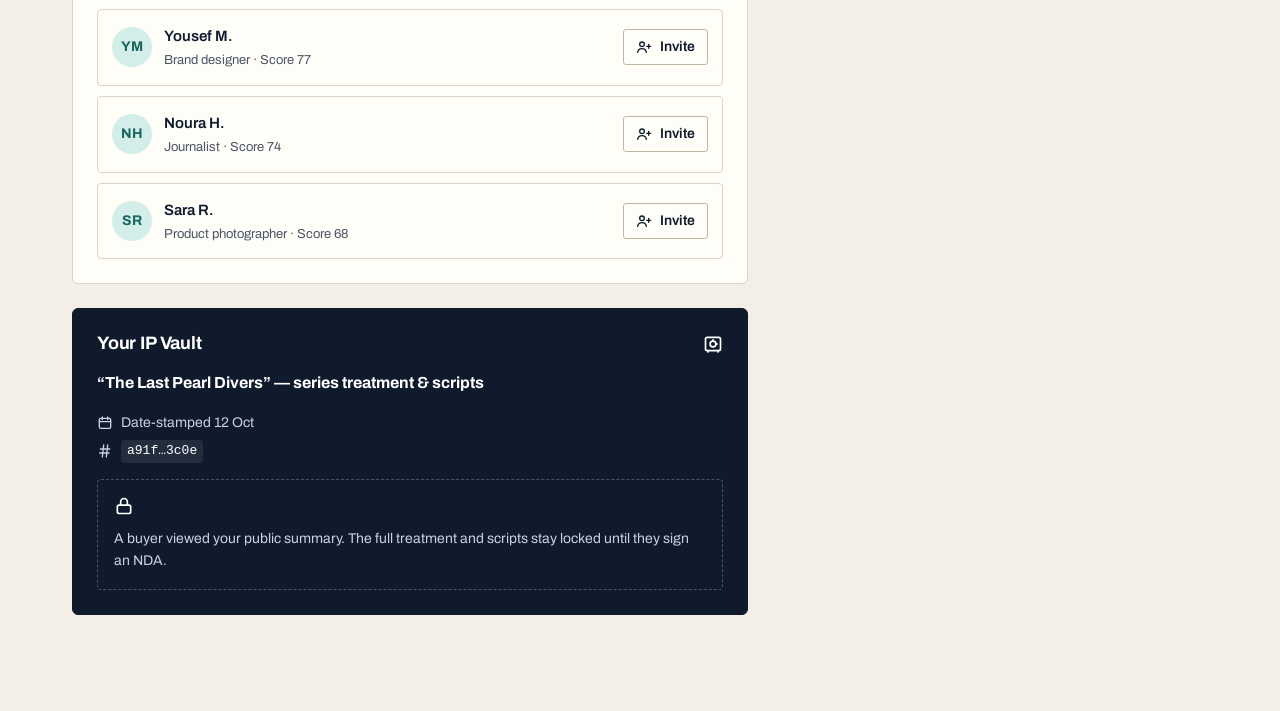
==== commit 33813e37: "Redesign homepage as "The Credits": credit-roll hero, film-slate steps, bone and navy palette, Archi" ====
--- a/app.html
+++ b/app.html
@@ -11,7 +11,7 @@
 <link rel="icon" href="data:image/svg+xml,%3Csvg xmlns='http://www.w3.org/2000/svg' viewBox='0 0 32 32'%3E%3Crect width='32' height='32' rx='8' fill='%23E9A93A'/%3E%3Cg fill='none' stroke='%230B1626' stroke-width='2.6' stroke-linecap='round'%3E%3Cpath d='M5 22h22'/%3E%3Cpath d='M8 22c0-6 3.5-9.5 8-9.5s8 3.5 8 9.5'/%3E%3Cpath d='M12.5 22v-4.5'/%3E%3Cpath d='M19.5 22v-4.5'/%3E%3C/g%3E%3C/svg%3E">
 <link rel="preconnect" href="https://fonts.googleapis.com">
 <link rel="preconnect" href="https://fonts.gstatic.com" crossorigin>
-<link href="https://fonts.googleapis.com/css2?family=IBM+Plex+Sans:wght@400;500;600;700&family=IBM+Plex+Sans+Arabic:wght@400;500;600;700&display=swap" rel="stylesheet">
+<link href="https://fonts.googleapis.com/css2?family=Archivo:wdth,wght@62..125,400..800&family=Readex+Pro:wght@400;500;600;700&family=JetBrains+Mono:wght@400;600&display=swap" rel="stylesheet">
 <link rel="stylesheet" href="assets/css/styles.css">
 </head>
 <body class="app">
--- a/assets/css/styles.css
+++ b/assets/css/styles.css
@@ -34,29 +34,30 @@
   --red-50:  #FDECEA;
 
   /* Neutrals */
-  --bg: #F7F6F2;
-  --bg-alt: #EFEDE6;
-  --surface: #FFFFFF;
-  --border: #E4E1D8;
-  --border-strong: #CFCBC0;
+  --bg: #F3EFE6;            /* bone paper */
+  --bg-alt: #E9E3D6;
+  --surface: #FFFDF8;
+  --border: #DCD4C4;
+  --border-strong: #BFB6A4;
   --text: #0F1B2D;
   --text-muted: #4A5566;
   --text-subtle: #667085;
 
   /* Type */
-  --font-sans: "IBM Plex Sans", "IBM Plex Sans Arabic", system-ui, -apple-system, "Segoe UI", sans-serif;
-  --font-ar: "IBM Plex Sans Arabic", "IBM Plex Sans", system-ui, sans-serif;
+  --font-sans: "Archivo", "Readex Pro", system-ui, -apple-system, "Segoe UI", sans-serif;
+  --font-mono: "JetBrains Mono", ui-monospace, Consolas, monospace;
+  --font-ar: "Readex Pro", "Archivo", system-ui, sans-serif;
 
   /* Shape */
-  --r-sm: 8px;
-  --r-md: 12px;
-  --r-lg: 16px;
-  --r-xl: 24px;
+  --r-sm: 3px;
+  --r-md: 4px;
+  --r-lg: 6px;
+  --r-xl: 8px;
   --r-pill: 999px;
 
-  --shadow-sm: 0 1px 2px rgba(15, 27, 45, .06);
-  --shadow-md: 0 4px 16px rgba(15, 27, 45, .08);
-  --shadow-lg: 0 24px 48px -12px rgba(8, 17, 30, .28);
+  --shadow-sm: none;
+  --shadow-md: 0 1px 0 rgba(15, 27, 45, .08);
+  --shadow-lg: 0 2px 0 rgba(8, 17, 30, .12);
 
   --container: 1200px;
   --gutter: 16px;
@@ -967,3 +968,41 @@
 .ld-w-card h2 { font-size: 22px; }
 .ld-w-card p { color: var(--navy-200); }
 .ld-w-card .btn { width: 100%; margin-top: 6px; }
+
+/* ==========================================================================
+   CV + certificate verification
+   ========================================================================== */
+.badge-cert { background: var(--navy-100); color: var(--navy-700); box-shadow: inset 0 0 0 1px #D3DBE6; }
+.claim-row { align-items: flex-start; }
+.claim-row .grow { gap: 3px; }
+.claim-row .row-actions { align-items: center; flex-wrap: wrap; justify-content: flex-end; }
+.verdict { display: grid; gap: 4px; padding: 14px 16px; border-radius: var(--r-md); }
+.verdict strong { display: flex; align-items: center; gap: 8px; font-size: 16px; }
+.verdict p { font-size: 14px; }
+.verdict-ok { background: var(--teal-50); color: var(--teal-800); border: 1px solid var(--teal-100); }
+.verdict-warn { background: var(--gold-50); color: var(--gold-700); border: 1px solid var(--gold-100); }
+.verdict-bad { background: var(--red-50); color: var(--red-700); border: 1px solid #F6C9C4; }
+.cert-details summary { cursor: pointer; font-weight: 600; font-size: 14px; min-height: 36px; display: flex; align-items: center; }
+.checks { list-style: none; margin: 6px 0 0; padding: 0; display: grid; gap: 8px; }
+.chk { display: flex; gap: 10px; align-items: flex-start; font-size: 14px; color: var(--text); }
+.chk .icon { width: 18px; height: 18px; margin-top: 2px; }
+.chk-pass .icon { color: var(--teal-600); }
+.chk-warn .icon { color: var(--gold-600); }
+.chk-fail .icon { color: var(--red-700); }
+.chk-info .icon { color: var(--text-subtle); }
+.ela { margin: 14px 0 0; display: grid; gap: 6px; }
+.ela img { width: 100%; max-width: 480px; border-radius: var(--r-md); border: 1px solid var(--border); background: #000; }
+.ela figcaption { font-size: 13px; color: var(--text-muted); }
+
+/* sign in / sign out button in the portal header: icon-only on phones so the header fits */
+.auth-btn .icon { display: none; }
+@media (max-width: 639px) {
+  .auth-btn { min-width: 44px; min-height: 44px; padding: 0 10px; }
+  .auth-btn .icon { display: inline-block; }
+  .auth-btn .lbl { display: none; }
+}
+
+/* Media path: four specialty cards (not links) + one call to action */
+div.track-card:hover { transform: none; box-shadow: none; border-color: var(--border); }
+.track-cta { margin-top: 24px; display: grid; gap: 16px; justify-items: start; }
+.track-cta .squad-note { margin-top: 0; width: 100%; }
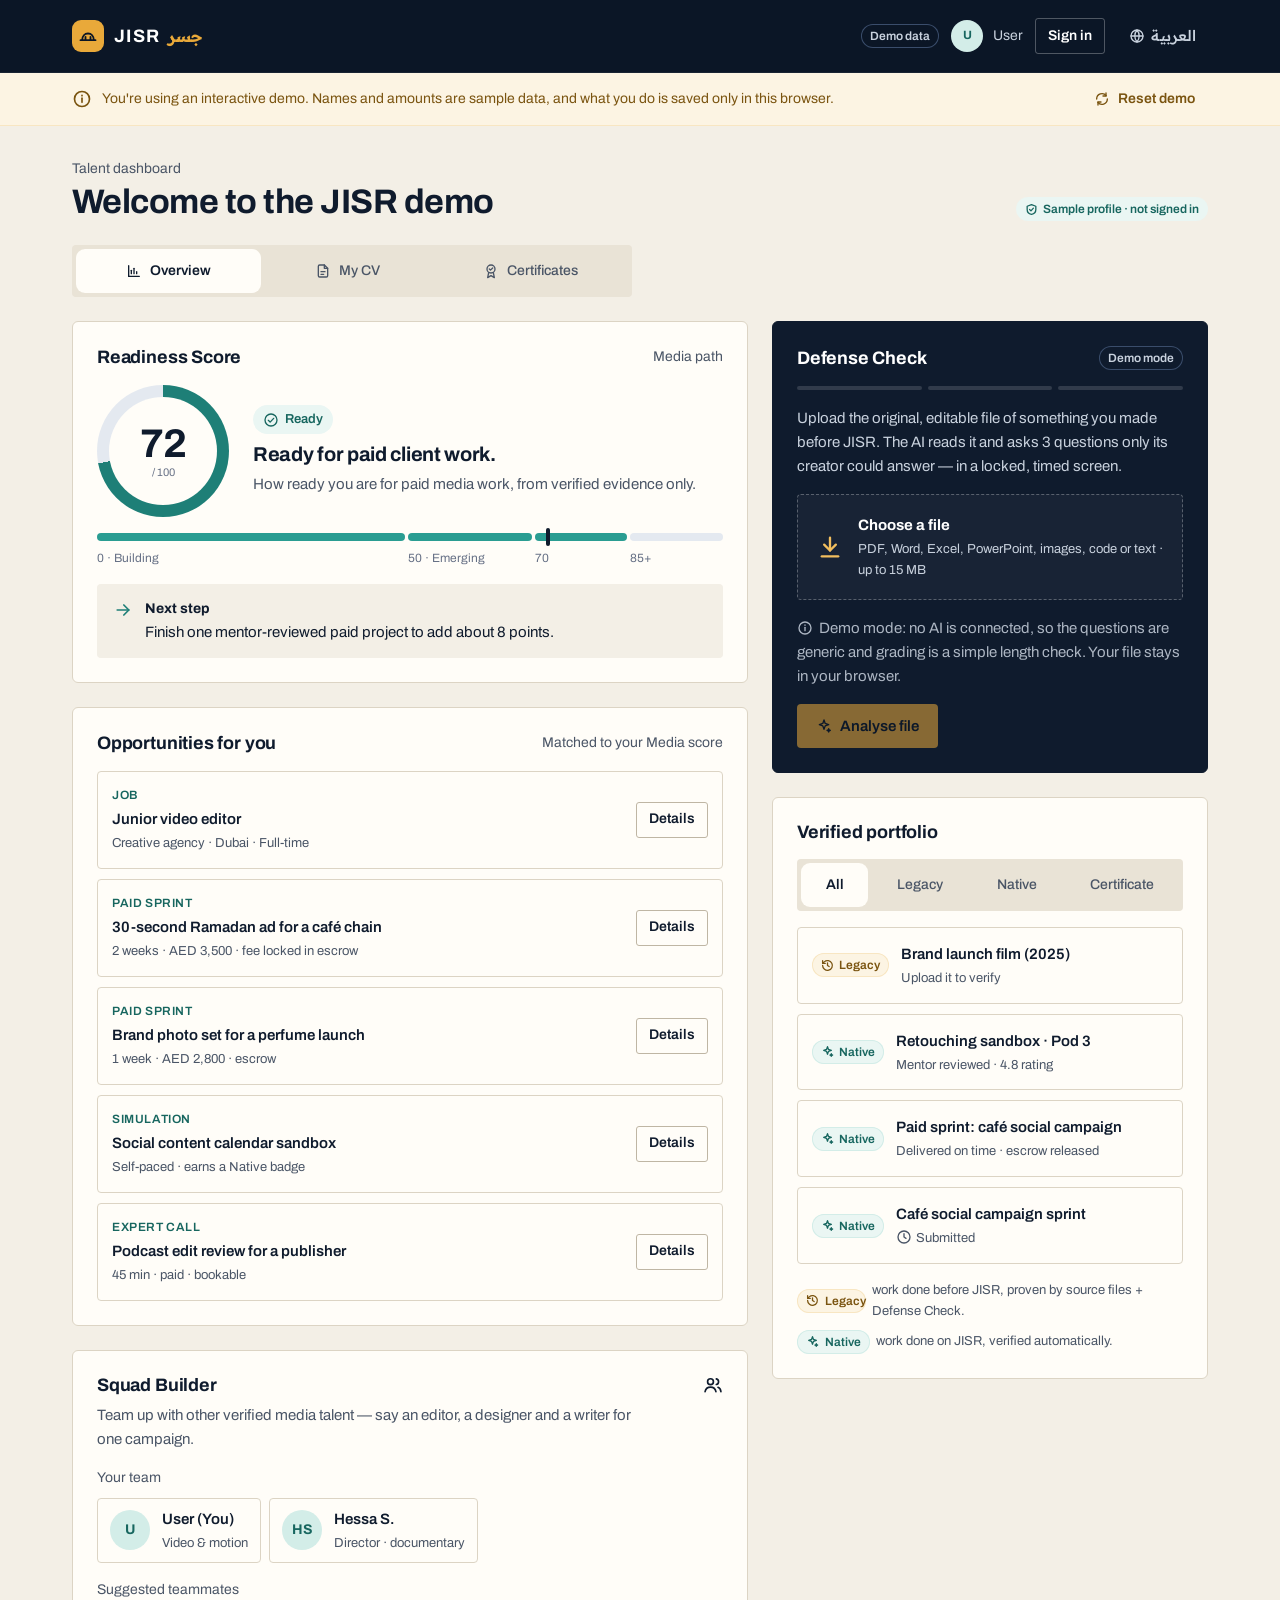
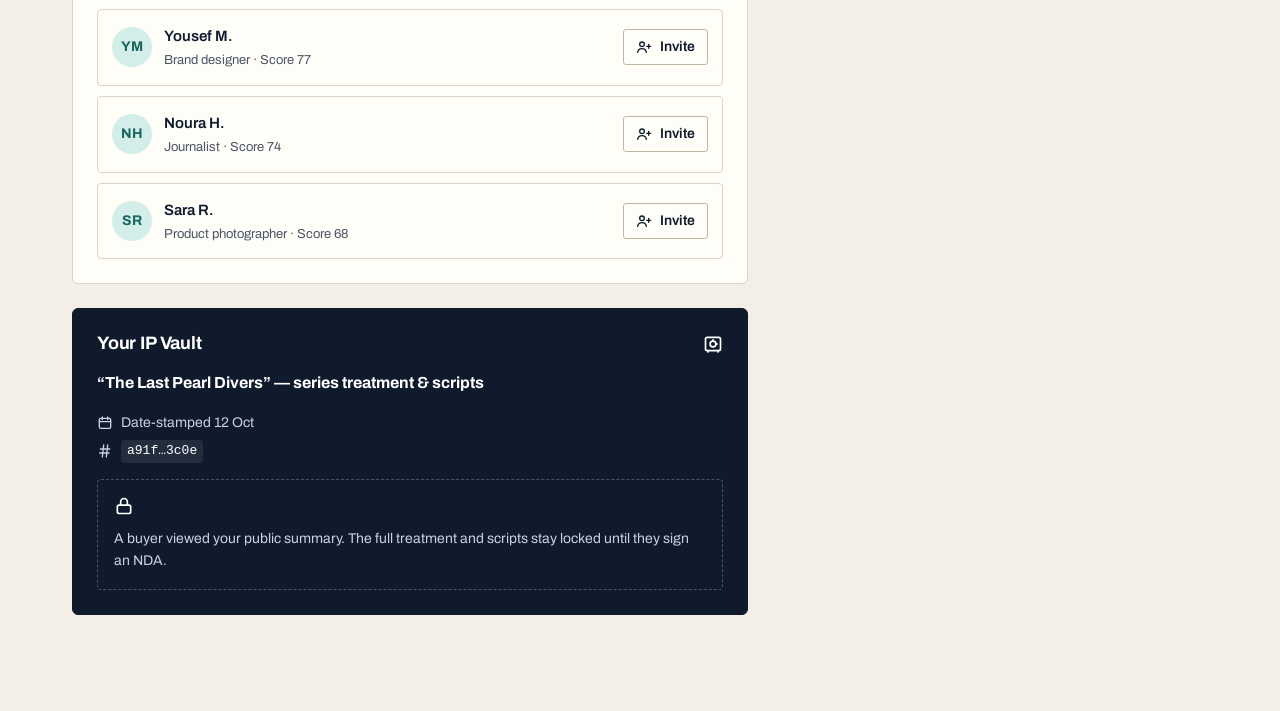
==== commit 991638e8: "Remove the Business, Mentor and Admin tabs from the app header" ====
--- a/app.html
+++ b/app.html
@@ -4,7 +4,7 @@
 <meta charset="utf-8">
 <meta name="viewport" content="width=device-width, initial-scale=1">
 <title>JISR جسر — Demo portal</title>
-<meta name="description" content="Interactive JISR demo: talent, business, mentor and programme admin views with sample data.">
+<meta name="description" content="Interactive JISR talent demo with sample data.">
 <meta name="theme-color" content="#0B1626">
 <meta name="robots" content="noindex">
 <script>(function(){try{var q=new URLSearchParams(location.search).get('lang');var l=q||localStorage.getItem('jisr.lang');if(l==='ar'){document.documentElement.lang='ar';document.documentElement.dir='rtl';}}catch(e){}})();</script>
@@ -24,12 +24,6 @@
       <span class="brand-mark"><svg class="icon" aria-hidden="true"><use href="#i-bridge"></use></svg></span>
       <span class="brand-name"><span class="brand-latin">JISR</span><span class="brand-arabic" lang="ar">جسر</span></span>
     </a>
-    <nav class="role-switch" aria-label="Switch view" data-i18n-attr="aria-label:app.views">
-      <a href="#talent" data-role="talent"><svg class="icon" aria-hidden="true"><use href="#i-user"></use></svg><span data-i18n="role.talent">Talent</span></a>
-      <a href="#business" data-role="business"><svg class="icon" aria-hidden="true"><use href="#i-building"></use></svg><span data-i18n="role.business">Business</span></a>
-      <a href="#mentor" data-role="mentor"><svg class="icon" aria-hidden="true"><use href="#i-cap"></use></svg><span data-i18n="role.mentor">Mentor</span></a>
-      <a href="#admin" data-role="admin"><svg class="icon" aria-hidden="true"><use href="#i-chart"></use></svg><span data-i18n="role.admin">Admin</span></a>
-    </nav>
     <span class="spacer"></span>
     <span class="badge badge-demo" data-i18n="app.demo">Demo data</span>
     <span class="who" id="who"></span>
@@ -37,12 +31,6 @@
       <svg class="icon icon-sm" aria-hidden="true"><use href="#i-globe"></use></svg><span class="lang-label lang-label-ar">العربية</span>
     </button>
   </div>
-  <nav class="role-tabs" aria-label="Switch view" data-i18n-attr="aria-label:app.views">
-    <a href="#talent" data-role="talent"><svg class="icon" aria-hidden="true"><use href="#i-user"></use></svg><span data-i18n="role.talent">Talent</span></a>
-    <a href="#business" data-role="business"><svg class="icon" aria-hidden="true"><use href="#i-building"></use></svg><span data-i18n="role.business">Business</span></a>
-    <a href="#mentor" data-role="mentor"><svg class="icon" aria-hidden="true"><use href="#i-cap"></use></svg><span data-i18n="role.mentor">Mentor</span></a>
-    <a href="#admin" data-role="admin"><svg class="icon" aria-hidden="true"><use href="#i-chart"></use></svg><span data-i18n="role.admin">Admin</span></a>
-  </nav>
 </header>
 
 <div class="demo-banner" role="note">
